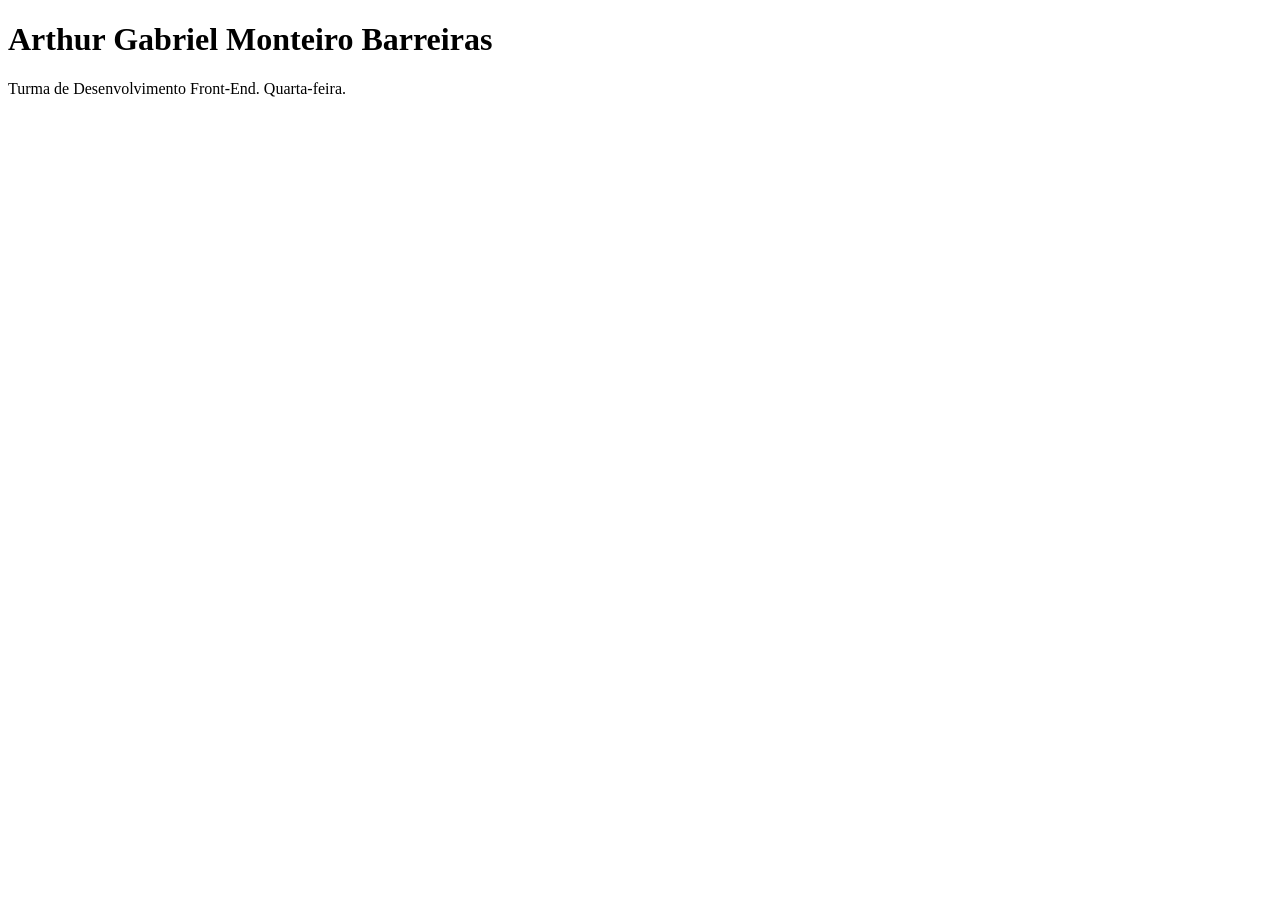
==== index.html @ dccff5f9 "Add files via upload" ====
<!DOCTYPE html>
<html lang="pt-BR">
<head>
    <meta charset="UTF-8">
    <meta name="viewport" content="width=device-width, initial-scale=1.0">
    <title>Meu Perfil</title>
</head>
<body>

    <h1>Arthur Gabriel Monteiro Barreiras</h1>
    <p>Turma de Desenvolvimento Front-End. Quarta-feira.</p>

</body>
</html>
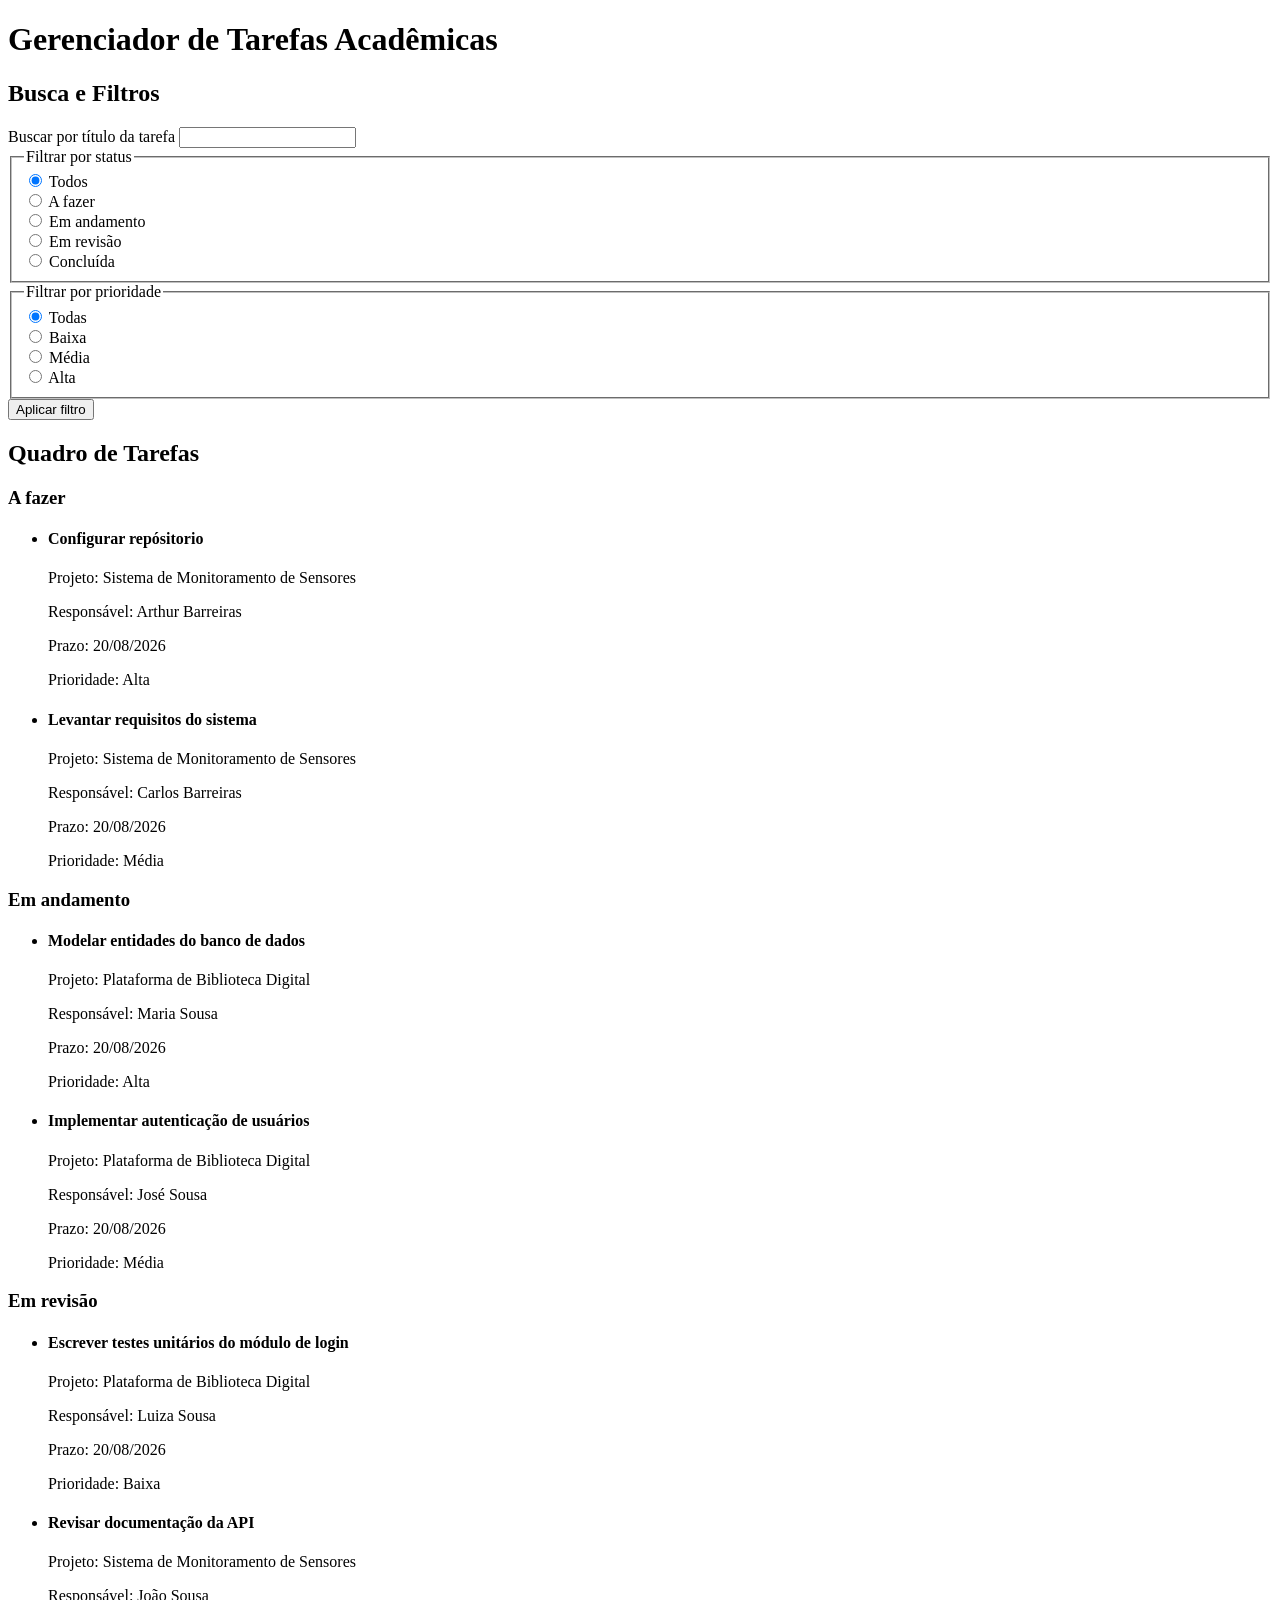
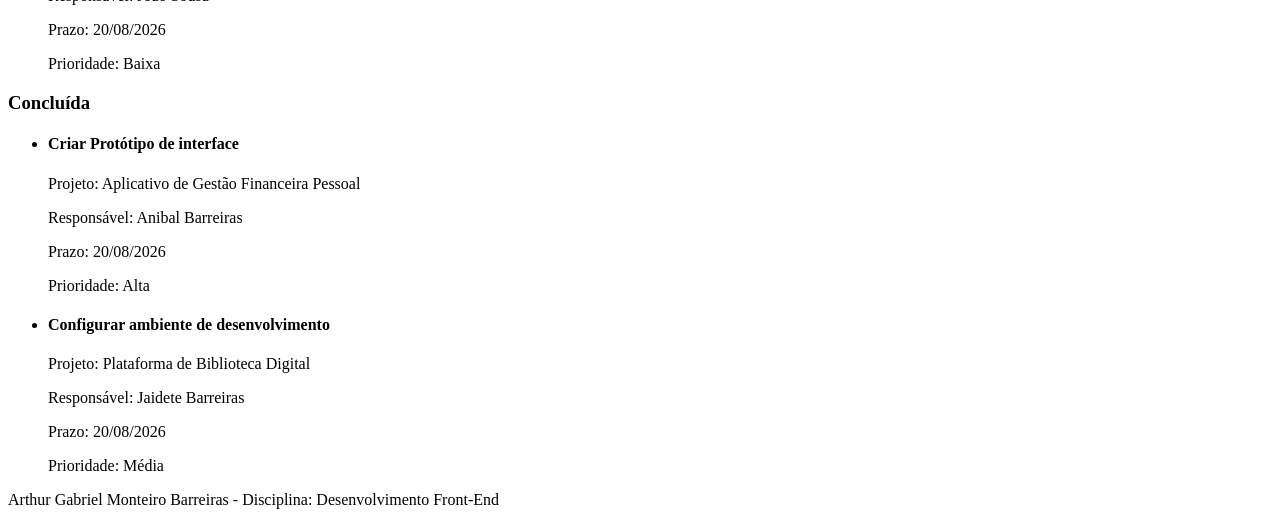
==== commit 1c434351: "Add files via upload" ====
--- a/index.html
+++ b/index.html
@@ -3,12 +3,174 @@
 <head>
     <meta charset="UTF-8">
     <meta name="viewport" content="width=device-width, initial-scale=1.0">
-    <title>Meu Perfil</title>
+    <title>Gerenciador de Tarefas Acadêmicas - Quadro de Projetos</title>
 </head>
 <body>
+    <header>
+        <h1>Gerenciador de Tarefas Acadêmicas</h1>
+    </header>
+    <main>
+        <section aria-labelledby="titulo-busca-filtros">
+            <h2 id="titulo-busca-filtros">Busca e Filtros</h2>
 
-    <h1>Arthur Gabriel Monteiro Barreiras</h1>
-    <p>Turma de Desenvolvimento Front-End. Quarta-feira.</p>
+            <form action="#" method="get">
+                <div>
+                    <label for="busca-titulo">Buscar por título da tarefa</label>
+                    <input type="search" id="busca-titulo" name="busca-titulo">
+                </div>
 
+                <fieldset>
+                    <legend>Filtrar por status</legend>
+
+                    <div>
+                        <input type="radio" id="status-todos" name="filtro-status" value="todos" checked>
+                        <label for="status-todos">Todos</label>
+                    </div>
+                    <div>
+                        <input type="radio" id="status-a-fazer" name="filtro-status" value="a-fazer">
+                        <label for="status-a-fazer">A fazer</label>
+                    </div>
+                    <div>
+                        <input type="radio" id="status-em-andamento" name="filtro-status" value="em-andamento">
+                        <label for="status-em-andamento">Em andamento</label>
+                    </div>
+                    <div>
+                        <input type="radio" id="status-em-revisao" name="filtro-status" value="em-revisao">
+                        <label for="em-revisao">Em revisão</label>
+                    </div>
+                    <div>
+                        <input type="radio" id="status-concluida" name="filtro-status" value="concluida">
+                        <label for="concluida">Concluída</label>
+                    </div>
+                </fieldset>
+
+                <fieldset>
+                    <legend>Filtrar por prioridade</legend>
+
+                    <div>
+                        <input type="radio" id="prioridade-todas" name="filtro-prioridade" value="todas" checked>
+                        <label for="prioridade-todas">Todas</label>
+                    </div>
+                    <div>
+                        <input type="radio" id="prioridade-baixa" name="filtro-prioridade" value="baixa">
+                        <label for="prioridade-baixa">Baixa</label>
+                    </div>
+                    <div>
+                        <input type="radio" id="prioridade-media" name="filtro-prioridade" value="media">
+                        <label for="prioridade-media">Média</label>
+                    </div>
+                    <div>
+                        <input type="radio" id="prioridade-alta" name="filtro-prioridade" value="alta">
+                        <label for="prioridade-alta">Alta</label>
+                    </div>
+                </fieldset>
+
+                <button type="submit">Aplicar filtro</button>
+            </form>
+        </section>
+
+        <section aria-labelledby="titulo-quadro">
+            <h2 id="titulo-quadro">Quadro de Tarefas</h2>
+
+            <section aria-labelledby="titulo-a-fazer">
+                <h3 id="titulo-a-fazer">A fazer</h3>
+                <ul>
+                    <li>
+                        <article>
+                            <h4>Configurar repósitorio</h4>
+                            <p>Projeto: Sistema de Monitoramento de Sensores</p>
+                            <p>Responsável: Arthur Barreiras</p>
+                            <p>Prazo: 20/08/2026</p>
+                            <p>Prioridade: Alta</p>
+                        </article>
+                    </li>
+                    <li>
+                        <article>
+                            <h4>Levantar requisitos do sistema</h4>
+                            <p>Projeto: Sistema de Monitoramento de Sensores</p>
+                            <p>Responsável: Carlos Barreiras</p>
+                            <p>Prazo: 20/08/2026</p>
+                            <p>Prioridade: Média</p>
+                        </article>
+                    </li>
+                </ul>
+            </section>
+            <section aria-labelledby="titulo-em-andamento">
+                <h3 id="titulo-em-andamento">Em andamento</h3>
+                <ul>
+                    <li>
+                        <article>
+                            <h4>Modelar entidades do banco de dados</h4>
+                            <p>Projeto: Plataforma de Biblioteca Digital</p>
+                            <p>Responsável: Maria Sousa</p>
+                            <p>Prazo: 20/08/2026</p>
+                            <p>Prioridade: Alta</p>
+                        </article>
+                    </li>
+                    <li>
+                        <article>
+                            <h4>Implementar autenticação de usuários</h4>
+                            <p>Projeto: Plataforma de Biblioteca Digital</p>
+                            <p>Responsável: José Sousa</p>
+                            <p>Prazo: 20/08/2026</p>
+                            <p>Prioridade: Média</p>
+                        </article>
+                    </li>
+                </ul>
+            </section>
+
+            <section aria-labelledby="titulo-em-revisao">
+                <h3 id="titulo-em-revisao">Em revisão</h3>
+                <ul>
+                    <li>
+                        <article>
+                            <h4>Escrever testes unitários do módulo de login</h4>
+                            <p>Projeto: Plataforma de Biblioteca Digital</p>
+                            <p>Responsável: Luiza Sousa</p>
+                            <p>Prazo: 20/08/2026</p>
+                            <p>Prioridade: Baixa</p>
+                        </article>
+                    </li>
+                    <li>
+                        <article>
+                            <h4>Revisar documentação da API</h4>
+                            <p>Projeto: Sistema de Monitoramento de Sensores</p>
+                            <p>Responsável: João Sousa</p>
+                            <p>Prazo: 20/08/2026</p>
+                            <p>Prioridade: Baixa</p>
+                        </article>
+                    </li>
+                </ul>
+            </section>
+
+            <section aria-labelledby="titulo-concluida">
+                <h3 id="titulo-concluida">Concluída</h3>
+                <ul>
+                    <li>
+                        <article>
+                            <h4>Criar Protótipo de interface</h4>
+                            <p>Projeto: Aplicativo de Gestão Financeira Pessoal</p>
+                            <p>Responsável: Anibal Barreiras</p>
+                            <p>Prazo: 20/08/2026</p>
+                            <p>Prioridade: Alta</p>
+                        </article>
+                    </li>
+                    <li>
+                        <article>
+                            <h4>Configurar ambiente de desenvolvimento</h4>
+                            <p>Projeto: Plataforma de Biblioteca Digital</p>
+                            <p>Responsável: Jaidete Barreiras</p>
+                            <p>Prazo: 20/08/2026</p>
+                            <p>Prioridade: Média</p>
+                        </article>
+                    </li>
+                </ul>
+            </section>
+        </section>
+    </main>
+
+    <footer>
+        <p>Arthur Gabriel Monteiro Barreiras - Disciplina: Desenvolvimento Front-End</p>
+    </footer>
 </body>
 </html>
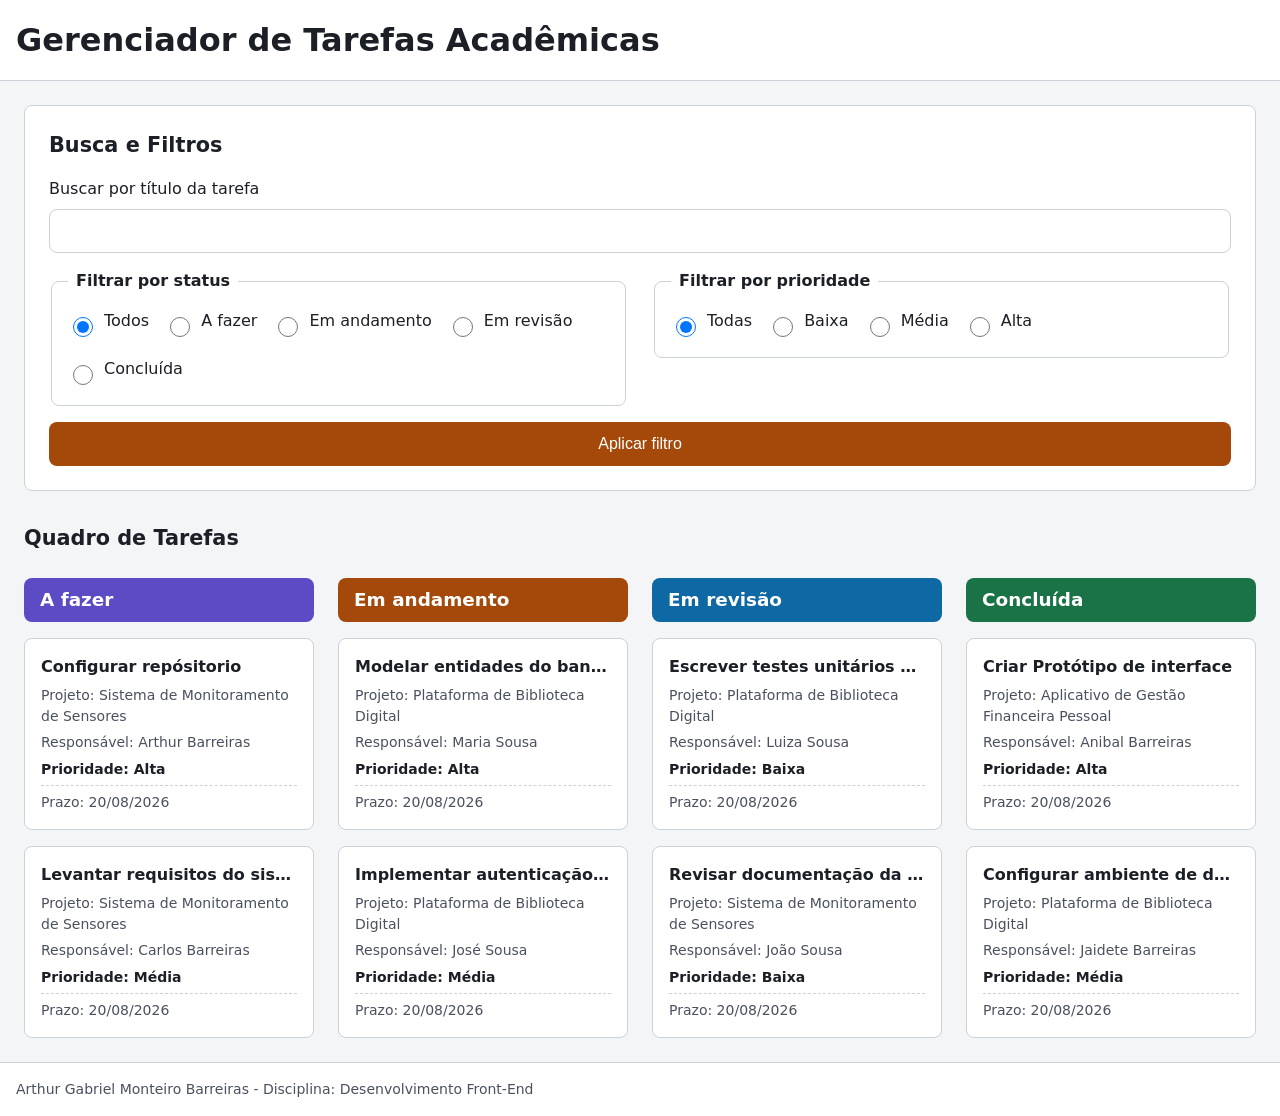
==== commit 96b99a34: "Add files via upload" ====
--- a/index.html
+++ b/index.html
@@ -4,6 +4,7 @@
     <meta charset="UTF-8">
     <meta name="viewport" content="width=device-width, initial-scale=1.0">
     <title>Gerenciador de Tarefas Acadêmicas - Quadro de Projetos</title>
+    <link rel="stylesheet" href="styles.css">
 </head>
 <body>
     <header>
--- a/styles.css
+++ b/styles.css
@@ -0,0 +1,261 @@
+:root {
+  --cor-superficie: #ffffff;
+  --cor-superficie-alt: #f4f5f7;
+  --cor-texto: #1c1f26;
+  --cor-texto-suave: #4b5060;
+  --cor-borda: #ccd1d9;
+
+  --cor-status-a-fazer: #5b4bc4;
+  --cor-status-em-andamento: #a5490a;
+  --cor-status-em-revisao: #0d68a3;
+  --cor-status-concluida: #1a7346;
+
+  --espaco-1: 0.5rem;
+  --espaco-2: 1rem;
+  --espaco-3: 1.5rem;
+  --espaco-4: 2rem;
+
+  --raio-borda: 0.5rem;
+}
+
+*,
+*::before,
+*::after {
+  box-sizing: border-box;
+}
+
+body {
+  margin: 0;
+  font-family: system-ui, "Segoe UI", Roboto, sans-serif;
+  font-size: 1rem;
+  line-height: 1.5;
+  color: var(--cor-texto);
+  background-color: var(--cor-superficie-alt);
+}
+
+h1, h2, h3, h4, p {
+  margin: 0;
+}
+
+ul {
+  margin: 0;
+  padding: 0;
+  list-style: none;
+}
+
+:focus-visible {
+  outline: 3px solid var(--cor-status-em-revisao);
+  outline-offset: 2px;
+}
+
+header,
+footer {
+  padding: var(--espaco-2);
+  background-color: var(--cor-superficie);
+}
+
+header {
+  border-bottom: 1px solid var(--cor-borda);
+}
+
+footer {
+  border-top: 1px solid var(--cor-borda);
+  color: var(--cor-texto-suave);
+  font-size: 0.875rem;
+}
+
+header h1 {
+  font-size: clamp(1.25rem, 1rem + 2vw, 2rem);
+}
+
+main {
+  padding: var(--espaco-3);
+  display: flex;
+  flex-direction: column;
+  gap: var(--espaco-4);
+}
+
+section[aria-labelledby="titulo-busca-filtros"] {
+  background-color: var(--cor-superficie);
+  border: 1px solid var(--cor-borda);
+  border-radius: var(--raio-borda);
+  padding: var(--espaco-3);
+}
+
+section[aria-labelledby="titulo-busca-filtros"] h2 {
+  font-size: clamp(1.1rem, 1rem + 0.5vw, 1.3rem);
+  margin-bottom: var(--espaco-2);
+}
+
+section[aria-labelledby="titulo-busca-filtros"] form {
+  display: flex;
+  flex-direction: column;
+  gap: var(--espaco-3);
+}
+
+section[aria-labelledby="titulo-busca-filtros"] label {
+  display: block;
+  margin-bottom: var(--espaco-1);
+}
+
+#busca-titulo {
+  width: 100%;
+  font-size: 1rem;
+  padding: var(--espaco-1) var(--espaco-2);
+  border: 1px solid var(--cor-borda);
+  border-radius: var(--raio-borda);
+  min-height: 2.75rem;
+}
+
+fieldset {
+  border: 1px solid var(--cor-borda);
+  border-radius: var(--raio-borda);
+  padding: var(--espaco-2);
+  display: flex;
+  flex-wrap: wrap;
+  gap: var(--espaco-2);
+}
+
+legend {
+  padding: 0 var(--espaco-1);
+  font-weight: 600;
+}
+
+fieldset div {
+  display: flex;
+  align-items: center;
+  gap: var(--espaco-1);
+  min-height: 1.5rem;
+}
+
+fieldset input[type="radio"] {
+  width: 1.25rem;
+  height: 1.25rem;
+}
+
+button[type="submit"] {
+  align-self: flex-start;
+  font-size: 1rem;
+  padding: var(--espaco-1) var(--espaco-3);
+  min-height: 2.75rem;
+  border: none;
+  border-radius: var(--raio-borda);
+  background-color: var(--cor-status-em-andamento);
+  color: #ffffff;
+  cursor: pointer;
+}
+
+@media (min-width: 37.5em) {
+  section[aria-labelledby="titulo-busca-filtros"] form {
+    display: grid;
+    grid-template-columns: 1fr 1fr;
+    gap: var(--espaco-2) var(--espaco-3);
+    align-items: start;
+  }
+
+  section[aria-labelledby="titulo-busca-filtros"] form > div:first-child {
+    grid-column: 1 / -1;
+  }
+
+  button[type="submit"] {
+    grid-column: 1 / -1;
+  }
+}
+
+section[aria-labelledby="titulo-quadro"] {
+  display: grid;
+  grid-template-columns: 1fr;
+  gap: var(--espaco-3);
+}
+
+section[aria-labelledby="titulo-quadro"] > h2 {
+  grid-column: 1 / -1;
+  font-size: clamp(1.1rem, 1rem + 0.5vw, 1.3rem);
+}
+
+@media (min-width: 37.5em) {
+  section[aria-labelledby="titulo-quadro"] {
+    grid-template-columns: repeat(2, 1fr);
+  }
+}
+
+@media (min-width: 56.25em) {
+  section[aria-labelledby="titulo-quadro"] {
+    grid-template-columns: repeat(3, 1fr);
+  }
+}
+
+@media (min-width: 75em) {
+  section[aria-labelledby="titulo-quadro"] {
+    grid-template-columns: repeat(4, 1fr);
+  }
+}
+
+section[aria-labelledby="titulo-quadro"] section {
+  display: flex;
+  flex-direction: column;
+  gap: var(--espaco-2);
+  min-width: 0;
+}
+
+section[aria-labelledby="titulo-quadro"] h3 {
+  color: #ffffff;
+  padding: var(--espaco-1) var(--espaco-2);
+  border-radius: var(--raio-borda);
+  font-size: clamp(1rem, 0.9rem + 0.5vw, 1.15rem);
+}
+
+section[aria-labelledby="titulo-a-fazer"] h3       { background-color: var(--cor-status-a-fazer); }
+section[aria-labelledby="titulo-em-andamento"] h3  { background-color: var(--cor-status-em-andamento); }
+section[aria-labelledby="titulo-em-revisao"] h3    { background-color: var(--cor-status-em-revisao); }
+section[aria-labelledby="titulo-concluida"] h3     { background-color: var(--cor-status-concluida); }
+
+section[aria-labelledby="titulo-quadro"] ul {
+  display: flex;
+  flex-direction: column;
+  gap: var(--espaco-2);
+  min-width: 0;
+}
+
+section[aria-labelledby="titulo-quadro"] li {
+  min-width: 0;
+}
+
+article {
+  display: flex;
+  flex-direction: column;
+  gap: 0.35rem;
+  background-color: var(--cor-superficie);
+  border: 1px solid var(--cor-borda);
+  border-radius: var(--raio-borda);
+  padding: var(--espaco-2);
+  min-width: 0;
+}
+
+article h4 {
+  flex: 1 1 auto;
+  min-width: 0;
+  white-space: nowrap;
+  overflow: hidden;
+  text-overflow: ellipsis;
+  font-size: 1rem;
+  font-weight: 600;
+}
+
+article p {
+  font-size: 0.875rem;
+  color: var(--cor-texto-suave);
+}
+
+article p:nth-of-type(4) {
+  order: 4;
+  font-weight: 600;
+  color: var(--cor-texto);
+}
+
+article p:nth-of-type(3) {
+  order: 5;
+  margin-top: auto;
+  padding-top: 0.35rem;
+  border-top: 1px dashed var(--cor-borda);
+}
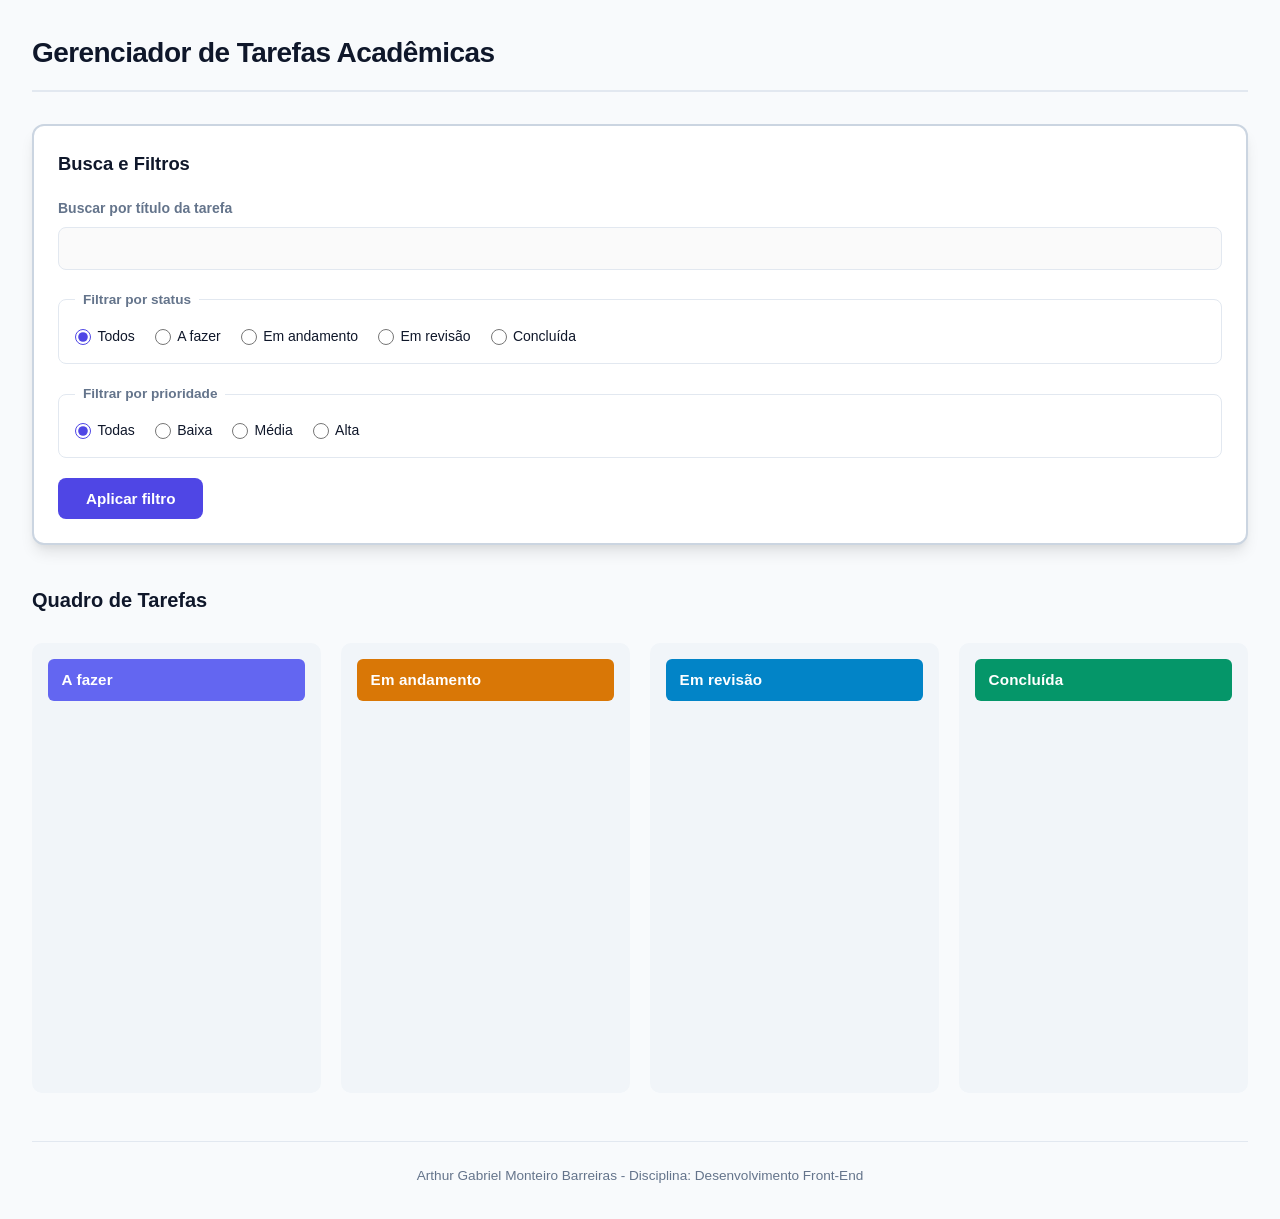
==== commit 19751b0c: "Add files via upload" ====
--- a/index.html
+++ b/index.html
@@ -4,12 +4,15 @@
     <meta charset="UTF-8">
     <meta name="viewport" content="width=device-width, initial-scale=1.0">
     <title>Gerenciador de Tarefas Acadêmicas - Quadro de Projetos</title>
-    <link rel="stylesheet" href="styles.css">
+    <link rel="stylesheet" href="style.css">
 </head>
 <body>
     <header>
         <h1>Gerenciador de Tarefas Acadêmicas</h1>
     </header>
+
+    <p data-estado role="status" aria-live="polite"></p>
+
     <main>
         <section aria-labelledby="titulo-busca-filtros">
             <h2 id="titulo-busca-filtros">Busca e Filtros</h2>
@@ -19,7 +22,7 @@
                     <label for="busca-titulo">Buscar por título da tarefa</label>
                     <input type="search" id="busca-titulo" name="busca-titulo">
                 </div>
-
+                
                 <fieldset>
                     <legend>Filtrar por status</legend>
 
@@ -37,11 +40,11 @@
                     </div>
                     <div>
                         <input type="radio" id="status-em-revisao" name="filtro-status" value="em-revisao">
-                        <label for="em-revisao">Em revisão</label>
+                        <label for="status-em-revisao">Em revisão</label>
                     </div>
                     <div>
                         <input type="radio" id="status-concluida" name="filtro-status" value="concluida">
-                        <label for="concluida">Concluída</label>
+                        <label for="status-concluida">Concluída</label>
                     </div>
                 </fieldset>
 
@@ -70,102 +73,27 @@
             </form>
         </section>
 
-        <section aria-labelledby="titulo-quadro">
+        <section aria-labelledby="titulo-quadro" data-quadro>
             <h2 id="titulo-quadro">Quadro de Tarefas</h2>
 
             <section aria-labelledby="titulo-a-fazer">
                 <h3 id="titulo-a-fazer">A fazer</h3>
-                <ul>
-                    <li>
-                        <article>
-                            <h4>Configurar repósitorio</h4>
-                            <p>Projeto: Sistema de Monitoramento de Sensores</p>
-                            <p>Responsável: Arthur Barreiras</p>
-                            <p>Prazo: 20/08/2026</p>
-                            <p>Prioridade: Alta</p>
-                        </article>
-                    </li>
-                    <li>
-                        <article>
-                            <h4>Levantar requisitos do sistema</h4>
-                            <p>Projeto: Sistema de Monitoramento de Sensores</p>
-                            <p>Responsável: Carlos Barreiras</p>
-                            <p>Prazo: 20/08/2026</p>
-                            <p>Prioridade: Média</p>
-                        </article>
-                    </li>
-                </ul>
+                <ul data-lista-status="a-fazer"></ul>
             </section>
+
             <section aria-labelledby="titulo-em-andamento">
                 <h3 id="titulo-em-andamento">Em andamento</h3>
-                <ul>
-                    <li>
-                        <article>
-                            <h4>Modelar entidades do banco de dados</h4>
-                            <p>Projeto: Plataforma de Biblioteca Digital</p>
-                            <p>Responsável: Maria Sousa</p>
-                            <p>Prazo: 20/08/2026</p>
-                            <p>Prioridade: Alta</p>
-                        </article>
-                    </li>
-                    <li>
-                        <article>
-                            <h4>Implementar autenticação de usuários</h4>
-                            <p>Projeto: Plataforma de Biblioteca Digital</p>
-                            <p>Responsável: José Sousa</p>
-                            <p>Prazo: 20/08/2026</p>
-                            <p>Prioridade: Média</p>
-                        </article>
-                    </li>
-                </ul>
+                <ul data-lista-status="em-andamento"></ul>
             </section>
 
             <section aria-labelledby="titulo-em-revisao">
                 <h3 id="titulo-em-revisao">Em revisão</h3>
-                <ul>
-                    <li>
-                        <article>
-                            <h4>Escrever testes unitários do módulo de login</h4>
-                            <p>Projeto: Plataforma de Biblioteca Digital</p>
-                            <p>Responsável: Luiza Sousa</p>
-                            <p>Prazo: 20/08/2026</p>
-                            <p>Prioridade: Baixa</p>
-                        </article>
-                    </li>
-                    <li>
-                        <article>
-                            <h4>Revisar documentação da API</h4>
-                            <p>Projeto: Sistema de Monitoramento de Sensores</p>
-                            <p>Responsável: João Sousa</p>
-                            <p>Prazo: 20/08/2026</p>
-                            <p>Prioridade: Baixa</p>
-                        </article>
-                    </li>
-                </ul>
+                <ul data-lista-status="em-revisao"></ul>
             </section>
 
             <section aria-labelledby="titulo-concluida">
                 <h3 id="titulo-concluida">Concluída</h3>
-                <ul>
-                    <li>
-                        <article>
-                            <h4>Criar Protótipo de interface</h4>
-                            <p>Projeto: Aplicativo de Gestão Financeira Pessoal</p>
-                            <p>Responsável: Anibal Barreiras</p>
-                            <p>Prazo: 20/08/2026</p>
-                            <p>Prioridade: Alta</p>
-                        </article>
-                    </li>
-                    <li>
-                        <article>
-                            <h4>Configurar ambiente de desenvolvimento</h4>
-                            <p>Projeto: Plataforma de Biblioteca Digital</p>
-                            <p>Responsável: Jaidete Barreiras</p>
-                            <p>Prazo: 20/08/2026</p>
-                            <p>Prioridade: Média</p>
-                        </article>
-                    </li>
-                </ul>
+                <ul data-lista-status="concluida"></ul>
             </section>
         </section>
     </main>
@@ -173,5 +101,7 @@
     <footer>
         <p>Arthur Gabriel Monteiro Barreiras - Disciplina: Desenvolvimento Front-End</p>
     </footer>
+
+    <script type="module" src="js/app.js"></script>
 </body>
-</html>+</html>
--- a/style.css
+++ b/style.css
@@ -0,0 +1,345 @@
+/* ==========================================================================
+   Configurações Globais e Variáveis de Cor
+   ========================================================================== */
+:root {
+  --bg-main: #f8fafc;
+  --bg-card: #ffffff;
+  --bg-column: #f1f5f9;
+  
+  --text-primary: #0f172a;
+  --text-secondary: #64748b;
+  --border-color: #e2e8f0;
+  
+  --primary-color: #4f46e5;
+  --primary-hover: #4338ca;
+
+  /* Cores dos Status do Quadro */
+  --status-todo: #6366f1;
+  --status-in-progress: #d97706;
+  --status-review: #0284c7;
+  --status-done: #059669;
+}
+
+* {
+  box-sizing: border-box;
+  margin: 0;
+  padding: 0;
+}
+
+body {
+  font-family: 'Inter', -apple-system, BlinkMacSystemFont, "Segoe UI", Roboto, sans-serif;
+  background-color: var(--bg-main);
+  color: var(--text-primary);
+  line-height: 1.5;
+  padding: 2rem;
+  max-width: 1400px;
+  margin: 0 auto;
+}
+
+/* ==========================================================================
+   Cabeçalho
+   ========================================================================== */
+header {
+  margin-bottom: 2rem;
+  padding-bottom: 1rem;
+  border-bottom: 2px solid var(--border-color);
+}
+
+header h1 {
+  font-size: 1.75rem;
+  font-weight: 700;
+  color: var(--text-primary);
+  letter-spacing: -0.02em;
+}
+
+/* ==========================================================================
+   Seção de Busca e Filtros
+   ========================================================================== */
+main section[aria-labelledby="titulo-busca-filtros"] {
+  background: var(--bg-card);
+  padding: 1.5rem;
+  border-radius: 12px;
+  border: 2px solid #cbd5e1;
+  box-shadow: 0 10px 15px -3px rgba(0, 0, 0, 0.1), 0 4px 6px -2px rgba(0, 0, 0, 0.05);
+  margin-bottom: 2.5rem;
+}
+
+main section[aria-labelledby="titulo-busca-filtros"] h2 {
+  font-size: 1.15rem;
+  font-weight: 600;
+  margin-bottom: 1.25rem;
+}
+
+form {
+  display: flex;
+  flex-direction: column;
+  gap: 1.25rem;
+}
+
+form > div {
+  display: flex;
+  flex-direction: column;
+  gap: 0.5rem;
+}
+
+label {
+  font-size: 0.875rem;
+  font-weight: 600;
+  color: var(--text-secondary);
+}
+
+input[type="search"] {
+  width: 100%;
+  padding: 0.75rem 1rem;
+  border: 1px solid var(--border-color);
+  border-radius: 8px;
+  font-size: 0.95rem;
+  outline: none;
+  transition: border-color 0.2s, box-shadow 0.2s;
+  background-color: #fafafa;
+}
+
+input[type="search"]:focus {
+  border-color: var(--primary-color);
+  background-color: #ffffff;
+  box-shadow: 0 0 0 3px rgba(79, 70, 229, 0.15);
+}
+
+/* Fieldsets e Radio Buttons */
+fieldset {
+  border: 1px solid var(--border-color);
+  border-radius: 8px;
+  padding: 1rem;
+  display: flex;
+  flex-wrap: wrap;
+  gap: 1.25rem;
+  align-items: center;
+}
+
+legend {
+  padding: 0 0.5rem;
+  font-size: 0.85rem;
+  font-weight: 600;
+  color: var(--text-secondary);
+}
+
+fieldset > div {
+  display: flex;
+  align-items: center;
+  gap: 0.4rem;
+}
+
+input[type="radio"] {
+  accent-color: var(--primary-color);
+  width: 16px;
+  height: 16px;
+  cursor: pointer;
+}
+
+fieldset label {
+  font-weight: 400;
+  cursor: pointer;
+  color: var(--text-primary);
+}
+
+/* Botão de Ação */
+button[type="submit"] {
+  background-color: var(--primary-color);
+  color: white;
+  border: none;
+  padding: 0.75rem 1.75rem;
+  border-radius: 8px;
+  font-size: 0.95rem;
+  font-weight: 600;
+  cursor: pointer;
+  transition: background-color 0.2s, transform 0.1s;
+  align-self: flex-start;
+}
+
+button[type="submit"]:hover {
+  background-color: var(--primary-hover);
+}
+
+button[type="submit"]:active {
+  transform: scale(0.98);
+}
+
+/* ==========================================================================
+   Quadro de Tarefas (Grid Kanban)
+   ========================================================================== */
+main section[aria-labelledby="titulo-quadro"] {
+  display: grid;
+  grid-template-columns: repeat(4, 1fr);
+  gap: 1.25rem;
+  align-items: start;
+}
+
+main section[aria-labelledby="titulo-quadro"] > h2 {
+  grid-column: 1 / -1;
+  font-size: 1.25rem;
+  font-weight: 700;
+  margin-bottom: 0.5rem;
+}
+
+/* Colunas individuais */
+main section[aria-labelledby="titulo-quadro"] > section {
+  background-color: var(--bg-column);
+  border-radius: 10px;
+  padding: 1rem;
+  min-height: 450px;
+  display: flex;
+  flex-direction: column;
+  gap: 1rem;
+}
+
+/* Cabeçalhos das Colunas */
+main section[aria-labelledby="titulo-quadro"] h3 {
+  font-size: 0.95rem;
+  font-weight: 700;
+  padding: 0.6rem 0.85rem;
+  border-radius: 6px;
+  color: white;
+  letter-spacing: 0.01em;
+}
+
+section[aria-labelledby="titulo-a-fazer"] h3 { background-color: var(--status-todo); }
+section[aria-labelledby="titulo-em-andamento"] h3 { background-color: var(--status-in-progress); }
+section[aria-labelledby="titulo-em-revisao"] h3 { background-color: var(--status-review); }
+section[aria-labelledby="titulo-concluida"] h3 { background-color: var(--status-done); }
+
+/* Listas e Cartões de Tarefa */
+ul {
+  list-style: none;
+  display: flex;
+  flex-direction: column;
+  gap: 0.85rem;
+}
+
+article {
+  background: var(--bg-card);
+  padding: 1rem;
+  border-radius: 8px;
+  border: 1px solid var(--border-color);
+  box-shadow: 0 1px 3px rgba(0, 0, 0, 0.04);
+  transition: transform 0.2s ease, box-shadow 0.2s ease;
+  display: flex;
+  flex-direction: column;
+  gap: 0.4rem;
+}
+
+article:hover {
+  transform: translateY(-2px);
+  box-shadow: 0 4px 12px rgba(0, 0, 0, 0.08);
+}
+
+article h4 {
+  font-size: 0.95rem;
+  font-weight: 600;
+  color: var(--text-primary);
+  line-height: 1.35;
+  margin-bottom: 0.25rem;
+}
+
+article p {
+  font-size: 0.825rem;
+  color: var(--text-secondary);
+}
+
+article p:last-child {
+  font-weight: 600;
+  color: var(--text-primary);
+  margin-top: 0.25rem;
+}
+
+/* ==========================================================================
+   Rodapé e Responsividade
+   ========================================================================== */
+footer {
+  margin-top: 3rem;
+  padding-top: 1.5rem;
+  border-top: 1px solid var(--border-color);
+  text-align: center;
+  font-size: 0.85rem;
+  color: var(--text-secondary);
+}
+
+@media (max-width: 1024px) {
+  main section[aria-labelledby="titulo-quadro"] {
+    grid-template-columns: repeat(2, 1fr);
+  }
+}
+
+@media (max-width: 640px) {
+  body { padding: 1rem; }
+  main section[aria-labelledby="titulo-quadro"] {
+    grid-template-columns: 1fr;
+  }
+}
+
+/* Estilo base da caixinha (Badge) */
+.prioridade {
+  display: inline-block;
+  padding: 0.25rem 0.65rem;
+  font-size: 0.75rem;
+  font-weight: 700;
+  border-radius: 20px;
+  margin-top: 0.5rem;
+  width: fit-content;
+}
+
+/* Cores específicas por nível de prioridade */
+.prioridade.baixa {
+  background-color: #e0f2fe;
+  color: #0369a1;
+  border: 1px solid #bae6fd;
+}
+
+.prioridade.media {
+  background-color: #fef3c7;
+  color: #b45309;
+  border: 1px solid #fde68a;
+}
+
+.prioridade.alta {
+  background-color: #fee2e2;
+  color: #b91c1c;
+  border: 1px solid #fca5a5;
+}
+
+/* ==========================================================================
+   E3 — região de status, coluna vazia e botão de detalhes
+   ========================================================================== */
+[data-estado] {
+  max-width: 1400px;
+  margin: 0 auto 1.5rem auto;
+  font-size: 0.9rem;
+  color: var(--text-secondary);
+}
+
+.coluna-vazia {
+  list-style: none;
+  padding: 1rem;
+  text-align: center;
+  font-size: 0.85rem;
+  color: var(--text-secondary);
+  border: 1px dashed var(--border-color);
+  border-radius: 8px;
+}
+
+article button[data-acao="ver-detalhes"] {
+  align-self: flex-start;
+  margin-top: 0.4rem;
+  padding: 0.4rem 0.85rem;
+  font-size: 0.8rem;
+  font-weight: 600;
+  border: 1px solid var(--primary-color);
+  border-radius: 6px;
+  background-color: transparent;
+  color: var(--primary-color);
+  cursor: pointer;
+}
+
+article button[data-acao="ver-detalhes"]:hover {
+  background-color: var(--primary-color);
+  color: white;
+}
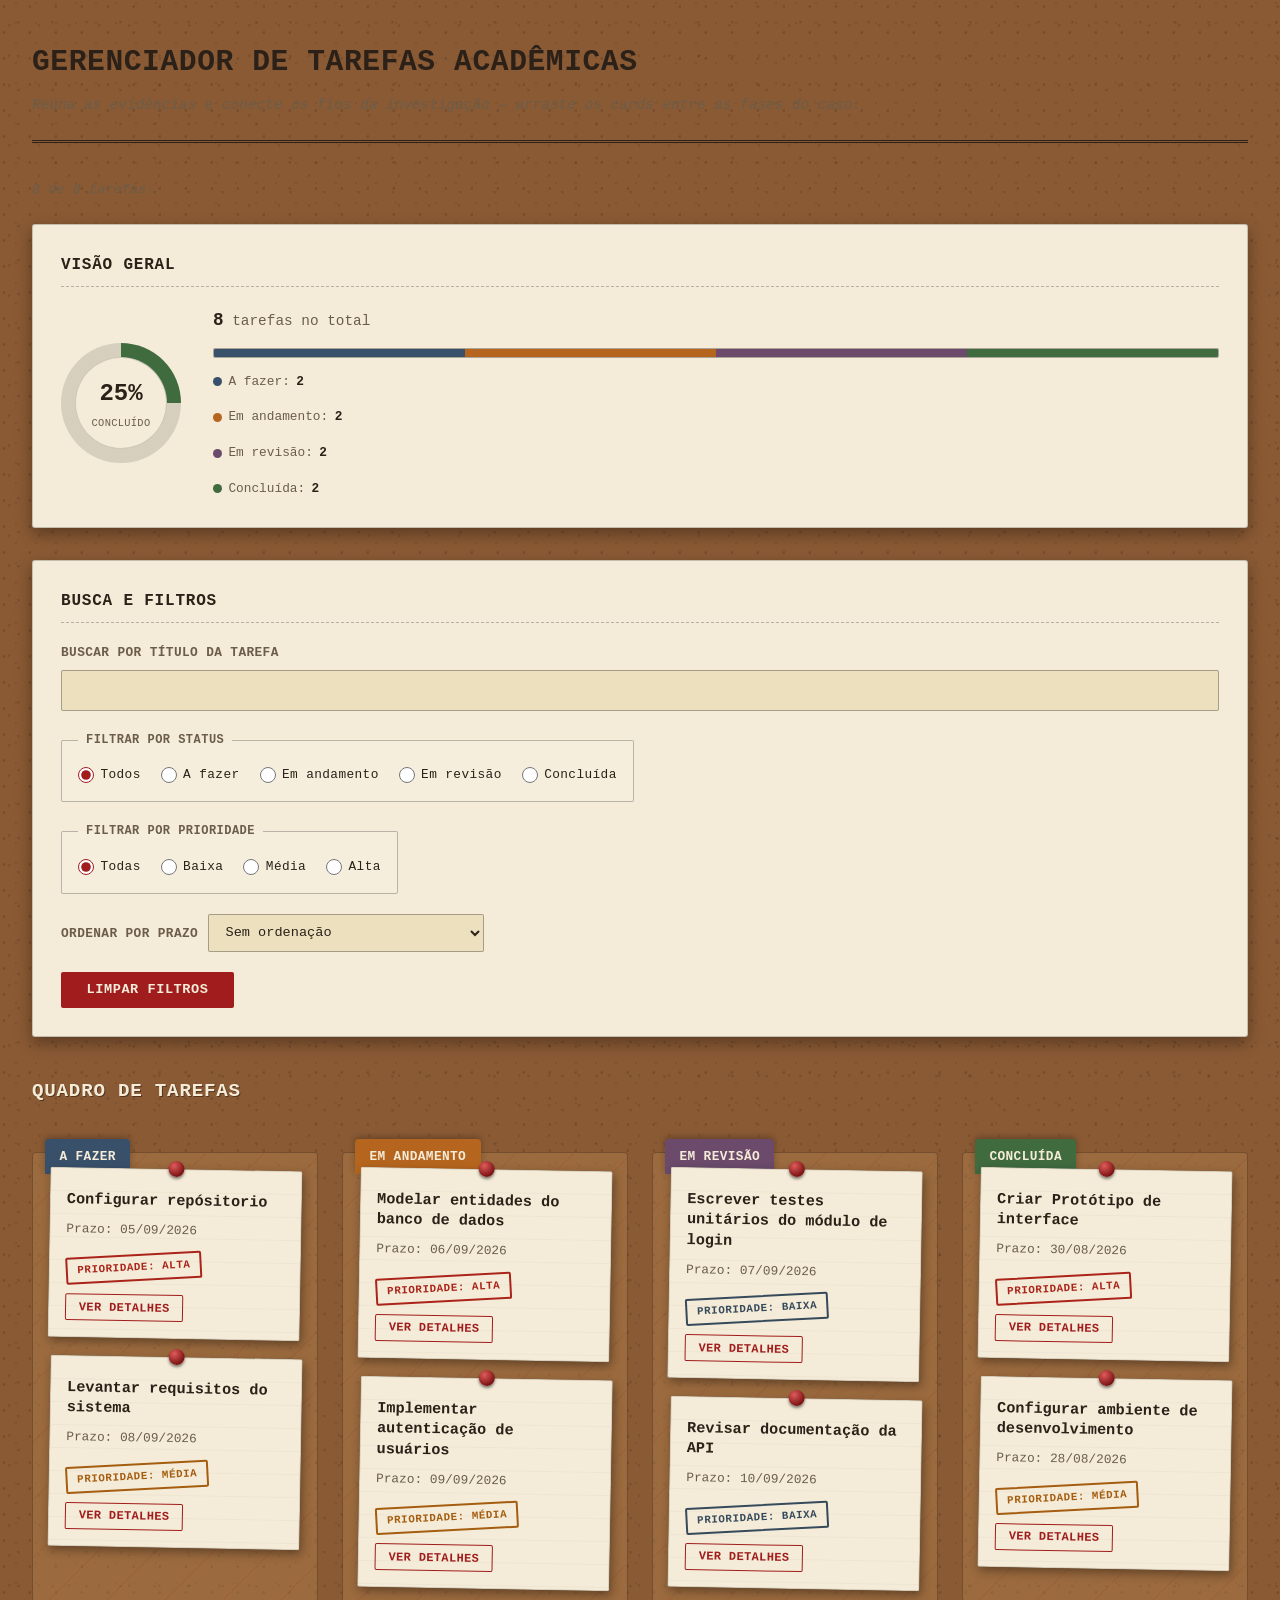
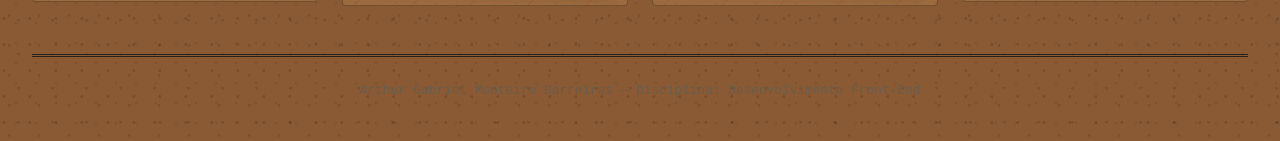
==== commit 8b2d6fcc: "Add files via upload" ====
--- a/index.html
+++ b/index.html
@@ -1,107 +1,156 @@
-<!DOCTYPE html>
-<html lang="pt-BR">
-<head>
-    <meta charset="UTF-8">
-    <meta name="viewport" content="width=device-width, initial-scale=1.0">
-    <title>Gerenciador de Tarefas Acadêmicas - Quadro de Projetos</title>
-    <link rel="stylesheet" href="style.css">
-</head>
-<body>
-    <header>
-        <h1>Gerenciador de Tarefas Acadêmicas</h1>
-    </header>
-
-    <p data-estado role="status" aria-live="polite"></p>
-
-    <main>
-        <section aria-labelledby="titulo-busca-filtros">
-            <h2 id="titulo-busca-filtros">Busca e Filtros</h2>
-
-            <form action="#" method="get">
-                <div>
-                    <label for="busca-titulo">Buscar por título da tarefa</label>
-                    <input type="search" id="busca-titulo" name="busca-titulo">
-                </div>
-                
-                <fieldset>
-                    <legend>Filtrar por status</legend>
-
-                    <div>
-                        <input type="radio" id="status-todos" name="filtro-status" value="todos" checked>
-                        <label for="status-todos">Todos</label>
-                    </div>
-                    <div>
-                        <input type="radio" id="status-a-fazer" name="filtro-status" value="a-fazer">
-                        <label for="status-a-fazer">A fazer</label>
-                    </div>
-                    <div>
-                        <input type="radio" id="status-em-andamento" name="filtro-status" value="em-andamento">
-                        <label for="status-em-andamento">Em andamento</label>
-                    </div>
-                    <div>
-                        <input type="radio" id="status-em-revisao" name="filtro-status" value="em-revisao">
-                        <label for="status-em-revisao">Em revisão</label>
-                    </div>
-                    <div>
-                        <input type="radio" id="status-concluida" name="filtro-status" value="concluida">
-                        <label for="status-concluida">Concluída</label>
-                    </div>
-                </fieldset>
-
-                <fieldset>
-                    <legend>Filtrar por prioridade</legend>
-
-                    <div>
-                        <input type="radio" id="prioridade-todas" name="filtro-prioridade" value="todas" checked>
-                        <label for="prioridade-todas">Todas</label>
-                    </div>
-                    <div>
-                        <input type="radio" id="prioridade-baixa" name="filtro-prioridade" value="baixa">
-                        <label for="prioridade-baixa">Baixa</label>
-                    </div>
-                    <div>
-                        <input type="radio" id="prioridade-media" name="filtro-prioridade" value="media">
-                        <label for="prioridade-media">Média</label>
-                    </div>
-                    <div>
-                        <input type="radio" id="prioridade-alta" name="filtro-prioridade" value="alta">
-                        <label for="prioridade-alta">Alta</label>
-                    </div>
-                </fieldset>
-
-                <button type="submit">Aplicar filtro</button>
-            </form>
-        </section>
-
-        <section aria-labelledby="titulo-quadro" data-quadro>
-            <h2 id="titulo-quadro">Quadro de Tarefas</h2>
-
-            <section aria-labelledby="titulo-a-fazer">
-                <h3 id="titulo-a-fazer">A fazer</h3>
-                <ul data-lista-status="a-fazer"></ul>
-            </section>
-
-            <section aria-labelledby="titulo-em-andamento">
-                <h3 id="titulo-em-andamento">Em andamento</h3>
-                <ul data-lista-status="em-andamento"></ul>
-            </section>
-
-            <section aria-labelledby="titulo-em-revisao">
-                <h3 id="titulo-em-revisao">Em revisão</h3>
-                <ul data-lista-status="em-revisao"></ul>
-            </section>
-
-            <section aria-labelledby="titulo-concluida">
-                <h3 id="titulo-concluida">Concluída</h3>
-                <ul data-lista-status="concluida"></ul>
-            </section>
-        </section>
-    </main>
-
-    <footer>
-        <p>Arthur Gabriel Monteiro Barreiras - Disciplina: Desenvolvimento Front-End</p>
-    </footer>
-
-    <script type="module" src="js/app.js"></script>
-</body>
-</html>
+<!DOCTYPE html>
+<html lang="pt-BR">
+<head>
+    <meta charset="UTF-8">
+    <meta name="viewport" content="width=device-width, initial-scale=1.0">
+    <title>Gerenciador de Tarefas Acadêmicas - Quadro de Projetos</title>
+    <link rel="stylesheet" href="style.css">
+</head>
+<body>
+    <header>
+        <h1>Gerenciador de Tarefas Acadêmicas</h1>
+        <p class="subtitulo">Reúna as evidências e conecte os fios da investigação — arraste os cards entre as fases do caso.</p>
+    </header>
+
+    <p data-estado role="status" aria-live="polite"></p>
+
+    <main>
+        <section aria-labelledby="titulo-metricas" class="painel-metricas">
+            <h2 id="titulo-metricas">Visão Geral</h2>
+
+            <div class="metricas-conteudo">
+                <div class="anel-progresso" data-anel-progresso>
+                    <div class="anel-centro">
+                        <span class="anel-percentual" data-anel-percentual>0%</span>
+                        <span class="anel-legenda">Concluído</span>
+                    </div>
+                </div>
+
+                <div class="metricas-detalhes">
+                    <p class="metricas-total"><strong data-metrica-total>0</strong> tarefas no total</p>
+
+                    <div class="barra-status" data-barra-status role="img" aria-label="Distribuição de tarefas por status"></div>
+
+                    <ul class="legenda-status">
+                        <li><span class="ponto" data-cor="a-fazer"></span>A fazer: <strong data-metrica-a-fazer>0</strong></li>
+                        <li><span class="ponto" data-cor="em-andamento"></span>Em andamento: <strong data-metrica-em-andamento>0</strong></li>
+                        <li><span class="ponto" data-cor="em-revisao"></span>Em revisão: <strong data-metrica-em-revisao>0</strong></li>
+                        <li><span class="ponto" data-cor="concluida"></span>Concluída: <strong data-metrica-concluida>0</strong></li>
+                    </ul>
+                </div>
+            </div>
+        </section>
+
+        <section aria-labelledby="titulo-busca-filtros">
+            <h2 id="titulo-busca-filtros">Busca e Filtros</h2>
+
+            <form action="#" method="get">
+                <div>
+                    <label for="busca-titulo">Buscar por título da tarefa</label>
+                    <input type="search" id="busca-titulo" name="busca-titulo">
+                </div>
+
+                <div class="filtros-linha">
+                    <fieldset>
+                        <legend>Filtrar por status</legend>
+
+                        <div>
+                            <input type="radio" id="status-todos" name="filtro-status" value="todos" checked>
+                            <label for="status-todos">Todos</label>
+                        </div>
+                        <div>
+                            <input type="radio" id="status-a-fazer" name="filtro-status" value="a-fazer">
+                            <label for="status-a-fazer">A fazer</label>
+                        </div>
+                        <div>
+                            <input type="radio" id="status-em-andamento" name="filtro-status" value="em-andamento">
+                            <label for="status-em-andamento">Em andamento</label>
+                        </div>
+                        <div>
+                            <input type="radio" id="status-em-revisao" name="filtro-status" value="em-revisao">
+                            <label for="status-em-revisao">Em revisão</label>
+                        </div>
+                        <div>
+                            <input type="radio" id="status-concluida" name="filtro-status" value="concluida">
+                            <label for="status-concluida">Concluída</label>
+                        </div>
+                    </fieldset>
+
+                    <fieldset>
+                        <legend>Filtrar por prioridade</legend>
+
+                        <div>
+                            <input type="radio" id="prioridade-todas" name="filtro-prioridade" value="todas" checked>
+                            <label for="prioridade-todas">Todas</label>
+                        </div>
+                        <div>
+                            <input type="radio" id="prioridade-baixa" name="filtro-prioridade" value="baixa">
+                            <label for="prioridade-baixa">Baixa</label>
+                        </div>
+                        <div>
+                            <input type="radio" id="prioridade-media" name="filtro-prioridade" value="media">
+                            <label for="prioridade-media">Média</label>
+                        </div>
+                        <div>
+                            <input type="radio" id="prioridade-alta" name="filtro-prioridade" value="alta">
+                            <label for="prioridade-alta">Alta</label>
+                        </div>
+                    </fieldset>
+
+                    <div>
+                        <label for="ordenar-prazo">Ordenar por prazo</label>
+                        <select id="ordenar-prazo" name="ordenar-prazo">
+                            <option value="nenhuma">Sem ordenação</option>
+                            <option value="prazo-asc">Prazo mais próximo primeiro</option>
+                            <option value="prazo-desc">Prazo mais distante primeiro</option>
+                        </select>
+                    </div>
+
+                    <button type="button" id="limpar-filtros">Limpar filtros</button>
+                </div>
+            </form>
+        </section>
+
+        <section aria-labelledby="titulo-quadro" data-quadro>
+            <h2 id="titulo-quadro">Quadro de Tarefas</h2>
+
+            <section aria-labelledby="titulo-a-fazer">
+                <h3 id="titulo-a-fazer">A fazer</h3>
+                <ul data-lista-status="a-fazer"></ul>
+            </section>
+
+            <section aria-labelledby="titulo-em-andamento">
+                <h3 id="titulo-em-andamento">Em andamento</h3>
+                <ul data-lista-status="em-andamento"></ul>
+            </section>
+
+            <section aria-labelledby="titulo-em-revisao">
+                <h3 id="titulo-em-revisao">Em revisão</h3>
+                <ul data-lista-status="em-revisao"></ul>
+            </section>
+
+            <section aria-labelledby="titulo-concluida">
+                <h3 id="titulo-concluida">Concluída</h3>
+                <ul data-lista-status="concluida"></ul>
+            </section>
+        </section>
+    </main>
+
+    <footer>
+        <p>Arthur Gabriel Monteiro Barreiras — Disciplina: Desenvolvimento Front-End</p>
+    </footer>
+
+    <dialog data-modal-detalhes aria-labelledby="modal-titulo">
+        <form method="dialog">
+            <h3 id="modal-titulo" data-modal-titulo></h3>
+            <p data-modal-status></p>
+            <p data-modal-prazo></p>
+            <p data-modal-prioridade></p>
+            <p data-modal-descricao></p>
+            <button type="submit">Fechar</button>
+        </form>
+    </dialog>
+
+    <script type="module" src="js/app.js"></script>
+</body>
+</html>
--- a/style.css
+++ b/style.css
@@ -1,23 +1,25 @@
 /* ==========================================================================
-   Configurações Globais e Variáveis de Cor
+   Gerenciador de Tarefas Acadêmicas — Releitura "Mural de Investigação"
+   Estética de quadro de detetive: cortiça, fichas presas com percevidos,
+   fios vermelhos, abas de pasta e carimbos. 100% CSS puro — sem libs.
    ========================================================================== */
 :root {
-  --bg-main: #f8fafc;
-  --bg-card: #ffffff;
-  --bg-column: #f1f5f9;
-  
-  --text-primary: #0f172a;
-  --text-secondary: #64748b;
-  --border-color: #e2e8f0;
-  
-  --primary-color: #4f46e5;
-  --primary-hover: #4338ca;
-
-  /* Cores dos Status do Quadro */
-  --status-todo: #6366f1;
-  --status-in-progress: #d97706;
-  --status-review: #0284c7;
-  --status-done: #059669;
+  --corcho-base: #8a5a34;
+  --papel: #f4ecd8;
+  --papel-alt: #ede0bf;
+  --tinta: #2b2118;
+  --tinta-suave: #6b5d4a;
+  --vermelho: #a11d1d;
+  --vermelho-forte: #7c1414;
+
+  --status-todo: #39506b;
+  --status-in-progress: #b5651d;
+  --status-review: #6b4a6b;
+  --status-done: #3f6b3f;
+
+  --prioridade-alta: #b3261e;
+  --prioridade-media: #ad6412;
+  --prioridade-baixa: #39506b;
 }
 
 * {
@@ -26,48 +28,206 @@
   padding: 0;
 }
 
+@keyframes surgir {
+  from { opacity: 0; transform: translateY(6px); }
+  to   { opacity: 1; transform: translateY(0); }
+}
+
 body {
-  font-family: 'Inter', -apple-system, BlinkMacSystemFont, "Segoe UI", Roboto, sans-serif;
-  background-color: var(--bg-main);
-  color: var(--text-primary);
-  line-height: 1.5;
-  padding: 2rem;
+  font-family: 'Courier New', Courier, monospace;
+  background-color: var(--corcho-base);
+  background-image:
+    radial-gradient(circle at 15% 25%, rgba(0, 0, 0, 0.12) 1.5px, transparent 1.5px),
+    radial-gradient(circle at 55% 65%, rgba(0, 0, 0, 0.1) 1.5px, transparent 1.5px),
+    radial-gradient(circle at 80% 15%, rgba(0, 0, 0, 0.08) 1.5px, transparent 1.5px),
+    radial-gradient(circle at 30% 85%, rgba(0, 0, 0, 0.09) 1.5px, transparent 1.5px);
+  background-size: 26px 26px, 34px 34px, 20px 20px, 30px 30px;
+  color: var(--tinta);
+  line-height: 1.55;
+  padding: 2.5rem 2rem;
   max-width: 1400px;
   margin: 0 auto;
+  min-height: 100vh;
 }
 
 /* ==========================================================================
    Cabeçalho
    ========================================================================== */
 header {
+  margin-bottom: 2.25rem;
+  padding-bottom: 1.5rem;
+  border-bottom: 3px double var(--tinta);
+}
+
+header h1 {
+  font-size: 1.85rem;
+  font-weight: 700;
+  color: var(--tinta);
+  letter-spacing: 0.02em;
+  text-transform: uppercase;
+}
+
+header .subtitulo {
+  margin-top: 0.5rem;
+  font-size: 0.9rem;
+  color: var(--tinta-suave);
+  font-style: italic;
+}
+
+/* ==========================================================================
+   Painel de Métricas — Visão Geral
+   ========================================================================== */
+.painel-metricas {
+  background: var(--papel);
+  padding: 1.75rem;
+  border-radius: 3px;
+  border: 1px solid rgba(0, 0, 0, 0.2);
+  box-shadow: 0 6px 16px rgba(0, 0, 0, 0.35);
   margin-bottom: 2rem;
-  padding-bottom: 1rem;
-  border-bottom: 2px solid var(--border-color);
-}
-
-header h1 {
-  font-size: 1.75rem;
-  font-weight: 700;
-  color: var(--text-primary);
-  letter-spacing: -0.02em;
-}
+}
+
+.painel-metricas h2 {
+  font-size: 1rem;
+  font-weight: 700;
+  margin-bottom: 1.25rem;
+  color: var(--tinta);
+  text-transform: uppercase;
+  letter-spacing: 0.05em;
+  border-bottom: 1px dashed rgba(0, 0, 0, 0.25);
+  padding-bottom: 0.5rem;
+}
+
+.metricas-conteudo {
+  display: flex;
+  align-items: center;
+  gap: 2rem;
+  flex-wrap: wrap;
+}
+
+.anel-progresso {
+  --pct: 0;
+  width: 120px;
+  height: 120px;
+  min-width: 120px;
+  border-radius: 50%;
+  background: conic-gradient(var(--status-done) calc(var(--pct) * 1%), rgba(0, 0, 0, 0.12) 0);
+  display: flex;
+  align-items: center;
+  justify-content: center;
+  transition: background 0.5s ease;
+}
+
+.anel-centro {
+  width: 92px;
+  height: 92px;
+  border-radius: 50%;
+  background: var(--papel);
+  border: 1px solid rgba(0, 0, 0, 0.15);
+  display: flex;
+  flex-direction: column;
+  align-items: center;
+  justify-content: center;
+  gap: 0.15rem;
+}
+
+.anel-percentual {
+  font-size: 1.5rem;
+  font-weight: 700;
+  color: var(--tinta);
+}
+
+.anel-legenda {
+  font-size: 0.65rem;
+  color: var(--tinta-suave);
+  text-transform: uppercase;
+  letter-spacing: 0.03em;
+}
+
+.metricas-detalhes {
+  flex: 1;
+  min-width: 220px;
+  display: flex;
+  flex-direction: column;
+  gap: 0.85rem;
+}
+
+.metricas-total {
+  font-size: 0.9rem;
+  color: var(--tinta-suave);
+}
+
+.metricas-total strong {
+  color: var(--tinta);
+  font-size: 1.1rem;
+}
+
+.barra-status {
+  display: flex;
+  width: 100%;
+  height: 10px;
+  border-radius: 2px;
+  overflow: hidden;
+  background: rgba(0, 0, 0, 0.12);
+  border: 1px solid rgba(0, 0, 0, 0.2);
+}
+
+.segmento-status {
+  height: 100%;
+  transition: flex 0.4s ease;
+}
+
+.legenda-status {
+  list-style: none;
+  display: flex;
+  flex-wrap: wrap;
+  gap: 1rem;
+  font-size: 0.8rem;
+  color: var(--tinta-suave);
+}
+
+.legenda-status li {
+  display: flex;
+  align-items: center;
+  gap: 0.4rem;
+}
+
+.legenda-status strong {
+  color: var(--tinta);
+}
+
+.ponto {
+  width: 9px;
+  height: 9px;
+  border-radius: 50%;
+  display: inline-block;
+}
+
+.ponto[data-cor="a-fazer"]      { background-color: var(--status-todo); }
+.ponto[data-cor="em-andamento"] { background-color: var(--status-in-progress); }
+.ponto[data-cor="em-revisao"]   { background-color: var(--status-review); }
+.ponto[data-cor="concluida"]    { background-color: var(--status-done); }
 
 /* ==========================================================================
    Seção de Busca e Filtros
    ========================================================================== */
 main section[aria-labelledby="titulo-busca-filtros"] {
-  background: var(--bg-card);
-  padding: 1.5rem;
-  border-radius: 12px;
-  border: 2px solid #cbd5e1;
-  box-shadow: 0 10px 15px -3px rgba(0, 0, 0, 0.1), 0 4px 6px -2px rgba(0, 0, 0, 0.05);
+  background: var(--papel);
+  padding: 1.75rem;
+  border-radius: 3px;
+  border: 1px solid rgba(0, 0, 0, 0.2);
+  box-shadow: 0 6px 16px rgba(0, 0, 0, 0.35);
   margin-bottom: 2.5rem;
 }
 
 main section[aria-labelledby="titulo-busca-filtros"] h2 {
-  font-size: 1.15rem;
-  font-weight: 600;
+  font-size: 1rem;
+  font-weight: 700;
   margin-bottom: 1.25rem;
+  color: var(--tinta);
+  text-transform: uppercase;
+  letter-spacing: 0.05em;
+  border-bottom: 1px dashed rgba(0, 0, 0, 0.25);
+  padding-bottom: 0.5rem;
 }
 
 form {
@@ -83,44 +243,61 @@
 }
 
 label {
-  font-size: 0.875rem;
-  font-weight: 600;
-  color: var(--text-secondary);
+  font-size: 0.8rem;
+  font-weight: 700;
+  color: var(--tinta-suave);
+  text-transform: uppercase;
+  letter-spacing: 0.03em;
 }
 
 input[type="search"] {
   width: 100%;
-  padding: 0.75rem 1rem;
-  border: 1px solid var(--border-color);
-  border-radius: 8px;
-  font-size: 0.95rem;
+  padding: 0.7rem 1rem;
+  border: 1px solid rgba(0, 0, 0, 0.3);
+  border-radius: 2px;
+  font-size: 0.9rem;
+  font-family: inherit;
   outline: none;
   transition: border-color 0.2s, box-shadow 0.2s;
-  background-color: #fafafa;
+  background-color: var(--papel-alt);
+  color: var(--tinta);
+}
+
+input[type="search"]::placeholder {
+  color: #9c8f77;
 }
 
 input[type="search"]:focus {
-  border-color: var(--primary-color);
-  background-color: #ffffff;
-  box-shadow: 0 0 0 3px rgba(79, 70, 229, 0.15);
+  border-color: var(--vermelho);
+  box-shadow: 0 0 0 2px rgba(161, 29, 29, 0.2);
 }
 
 /* Fieldsets e Radio Buttons */
+.filtros-linha {
+  display: flex;
+  flex-wrap: wrap;
+  gap: 1.25rem;
+  align-items: flex-start;
+}
+
 fieldset {
-  border: 1px solid var(--border-color);
-  border-radius: 8px;
+  border: 1px solid rgba(0, 0, 0, 0.25);
+  border-radius: 2px;
   padding: 1rem;
   display: flex;
   flex-wrap: wrap;
   gap: 1.25rem;
   align-items: center;
+  background: rgba(255, 255, 255, 0.15);
 }
 
 legend {
   padding: 0 0.5rem;
-  font-size: 0.85rem;
-  font-weight: 600;
-  color: var(--text-secondary);
+  font-size: 0.75rem;
+  font-weight: 700;
+  color: var(--tinta-suave);
+  text-transform: uppercase;
+  letter-spacing: 0.04em;
 }
 
 fieldset > div {
@@ -130,7 +307,7 @@
 }
 
 input[type="radio"] {
-  accent-color: var(--primary-color);
+  accent-color: var(--vermelho);
   width: 16px;
   height: 16px;
   cursor: pointer;
@@ -138,29 +315,54 @@
 
 fieldset label {
   font-weight: 400;
+  text-transform: none;
   cursor: pointer;
-  color: var(--text-primary);
+  color: var(--tinta);
+}
+
+/* Seleção de ordenação */
+select#ordenar-prazo {
+  padding: 0.6rem 0.8rem;
+  border: 1px solid rgba(0, 0, 0, 0.3);
+  border-radius: 2px;
+  font-size: 0.85rem;
+  font-family: inherit;
+  background-color: var(--papel-alt);
+  color: var(--tinta);
+  cursor: pointer;
+  max-width: 320px;
+}
+
+select#ordenar-prazo:focus {
+  border-color: var(--vermelho);
+  box-shadow: 0 0 0 2px rgba(161, 29, 29, 0.2);
 }
 
 /* Botão de Ação */
-button[type="submit"] {
-  background-color: var(--primary-color);
-  color: white;
+button[type="submit"],
+button#limpar-filtros {
+  background-color: var(--vermelho);
+  color: var(--papel);
   border: none;
-  padding: 0.75rem 1.75rem;
-  border-radius: 8px;
-  font-size: 0.95rem;
-  font-weight: 600;
+  padding: 0.65rem 1.6rem;
+  border-radius: 2px;
+  font-size: 0.85rem;
+  font-family: inherit;
+  font-weight: 700;
+  text-transform: uppercase;
+  letter-spacing: 0.04em;
   cursor: pointer;
-  transition: background-color 0.2s, transform 0.1s;
+  transition: background-color 0.15s, transform 0.1s;
   align-self: flex-start;
 }
 
-button[type="submit"]:hover {
-  background-color: var(--primary-hover);
-}
-
-button[type="submit"]:active {
+button[type="submit"]:hover,
+button#limpar-filtros:hover {
+  background-color: var(--vermelho-forte);
+}
+
+button[type="submit"]:active,
+button#limpar-filtros:active {
   transform: scale(0.98);
 }
 
@@ -170,85 +372,143 @@
 main section[aria-labelledby="titulo-quadro"] {
   display: grid;
   grid-template-columns: repeat(4, 1fr);
-  gap: 1.25rem;
+  gap: 1.5rem;
   align-items: start;
 }
 
 main section[aria-labelledby="titulo-quadro"] > h2 {
   grid-column: 1 / -1;
-  font-size: 1.25rem;
+  font-size: 1.2rem;
   font-weight: 700;
   margin-bottom: 0.5rem;
-}
-
-/* Colunas individuais */
+  color: var(--papel);
+  text-transform: uppercase;
+  letter-spacing: 0.04em;
+  text-shadow: 1px 1px 0 rgba(0, 0, 0, 0.4);
+}
+
+/* Colunas individuais — cada uma é uma seção do mural, com aba de pasta */
 main section[aria-labelledby="titulo-quadro"] > section {
-  background-color: var(--bg-column);
-  border-radius: 10px;
+  position: relative;
+  margin-top: 14px;
+  background-color: rgba(185, 138, 85, 0.35);
+  background-image: repeating-linear-gradient(135deg, transparent, transparent 40px, rgba(161, 29, 29, 0.18) 40px, rgba(161, 29, 29, 0.18) 41px);
+  border: 1px solid rgba(0, 0, 0, 0.25);
+  border-radius: 4px;
   padding: 1rem;
   min-height: 450px;
   display: flex;
   flex-direction: column;
-  gap: 1rem;
-}
-
-/* Cabeçalhos das Colunas */
+  gap: 1.1rem;
+  transition: box-shadow 0.15s, border-color 0.15s;
+}
+
+/* Zona de soltura ativa durante o drag-and-drop */
+main section[aria-labelledby="titulo-quadro"] > section:has(ul.zona-soltura-ativa) {
+  border-color: var(--vermelho);
+  box-shadow: 0 0 0 3px rgba(161, 29, 29, 0.25);
+}
+
+/* Cabeçalhos das colunas — abas de pasta suspensa presas no mural */
 main section[aria-labelledby="titulo-quadro"] h3 {
-  font-size: 0.95rem;
-  font-weight: 700;
-  padding: 0.6rem 0.85rem;
-  border-radius: 6px;
-  color: white;
-  letter-spacing: 0.01em;
-}
-
-section[aria-labelledby="titulo-a-fazer"] h3 { background-color: var(--status-todo); }
+  position: absolute;
+  top: -14px;
+  left: 12px;
+  font-size: 0.8rem;
+  font-weight: 700;
+  padding: 0.45rem 0.9rem;
+  border-radius: 4px 4px 0 0;
+  color: var(--papel);
+  letter-spacing: 0.03em;
+  text-transform: uppercase;
+  box-shadow: 0 -2px 6px rgba(0, 0, 0, 0.25);
+}
+
+section[aria-labelledby="titulo-a-fazer"] h3      { background-color: var(--status-todo); }
 section[aria-labelledby="titulo-em-andamento"] h3 { background-color: var(--status-in-progress); }
-section[aria-labelledby="titulo-em-revisao"] h3 { background-color: var(--status-review); }
-section[aria-labelledby="titulo-concluida"] h3 { background-color: var(--status-done); }
+section[aria-labelledby="titulo-em-revisao"] h3   { background-color: var(--status-review); }
+section[aria-labelledby="titulo-concluida"] h3    { background-color: var(--status-done); }
 
 /* Listas e Cartões de Tarefa */
 ul {
   list-style: none;
   display: flex;
   flex-direction: column;
-  gap: 0.85rem;
-}
-
+  gap: 1.1rem;
+  min-height: 60px;
+  border-radius: 4px;
+  transition: background-color 0.15s, outline-color 0.15s;
+}
+
+ul.zona-soltura-ativa {
+  background-color: rgba(161, 29, 29, 0.08);
+  outline: 2px dashed rgba(161, 29, 29, 0.45);
+  outline-offset: 4px;
+}
+
+/* Cada tarefa é uma ficha presa no mural com um percevejo */
 article {
-  background: var(--bg-card);
-  padding: 1rem;
-  border-radius: 8px;
-  border: 1px solid var(--border-color);
-  box-shadow: 0 1px 3px rgba(0, 0, 0, 0.04);
-  transition: transform 0.2s ease, box-shadow 0.2s ease;
+  position: relative;
+  background: var(--papel);
+  background-image: repeating-linear-gradient(transparent, transparent 22px, rgba(0, 0, 0, 0.05) 23px);
+  padding: 1.3rem 1rem 1rem;
+  border-radius: 2px;
+  border: 1px solid rgba(0, 0, 0, 0.15);
+  box-shadow: 2px 4px 10px rgba(0, 0, 0, 0.35);
+  transition: transform 0.15s ease, box-shadow 0.15s ease, opacity 0.15s ease;
   display: flex;
   flex-direction: column;
   gap: 0.4rem;
-}
+  cursor: grab;
+  animation: surgir 0.3s ease-out;
+  user-select: none;
+}
+
+article::before {
+  content: "";
+  position: absolute;
+  top: -9px;
+  left: 50%;
+  transform: translateX(-50%);
+  width: 16px;
+  height: 16px;
+  border-radius: 50%;
+  background: radial-gradient(circle at 35% 30%, #e05a5a, var(--vermelho-forte) 70%);
+  box-shadow: 0 2px 3px rgba(0, 0, 0, 0.5);
+  z-index: 2;
+}
+
+article:nth-child(3n)   { transform: rotate(-1.4deg); }
+article:nth-child(3n+1) { transform: rotate(1deg); }
+article:nth-child(3n+2) { transform: rotate(-0.6deg); }
 
 article:hover {
-  transform: translateY(-2px);
-  box-shadow: 0 4px 12px rgba(0, 0, 0, 0.08);
+  transform: rotate(0deg) translateY(-4px);
+  box-shadow: 4px 10px 20px rgba(0, 0, 0, 0.45);
+}
+
+article.arrastando {
+  opacity: 0.5;
+  cursor: grabbing;
+  transform: scale(1.03) rotate(0deg);
 }
 
 article h4 {
   font-size: 0.95rem;
-  font-weight: 600;
-  color: var(--text-primary);
+  font-weight: 700;
+  color: var(--tinta);
   line-height: 1.35;
-  margin-bottom: 0.25rem;
+  margin-bottom: 0.2rem;
 }
 
 article p {
-  font-size: 0.825rem;
-  color: var(--text-secondary);
+  font-size: 0.8rem;
+  color: var(--tinta-suave);
 }
 
 article p:last-child {
-  font-weight: 600;
-  color: var(--text-primary);
-  margin-top: 0.25rem;
+  font-weight: 700;
+  margin-top: 0.2rem;
 }
 
 /* ==========================================================================
@@ -257,10 +517,10 @@
 footer {
   margin-top: 3rem;
   padding-top: 1.5rem;
-  border-top: 1px solid var(--border-color);
+  border-top: 3px double var(--tinta);
   text-align: center;
-  font-size: 0.85rem;
-  color: var(--text-secondary);
+  font-size: 0.8rem;
+  color: var(--tinta-suave);
 }
 
 @media (max-width: 1024px) {
@@ -270,76 +530,141 @@
 }
 
 @media (max-width: 640px) {
-  body { padding: 1rem; }
+  body { padding: 1.5rem 1rem; }
   main section[aria-labelledby="titulo-quadro"] {
     grid-template-columns: 1fr;
   }
 }
 
-/* Estilo base da caixinha (Badge) */
+/* Selo de prioridade — efeito de carimbo de tinta */
 .prioridade {
   display: inline-block;
-  padding: 0.25rem 0.65rem;
-  font-size: 0.75rem;
-  font-weight: 700;
-  border-radius: 20px;
+  padding: 0.2rem 0.6rem;
+  font-size: 0.68rem;
+  font-weight: 700;
+  border-radius: 2px;
   margin-top: 0.5rem;
   width: fit-content;
-}
-
-/* Cores específicas por nível de prioridade */
-.prioridade.baixa {
-  background-color: #e0f2fe;
-  color: #0369a1;
-  border: 1px solid #bae6fd;
-}
-
-.prioridade.media {
-  background-color: #fef3c7;
-  color: #b45309;
-  border: 1px solid #fde68a;
-}
-
-.prioridade.alta {
-  background-color: #fee2e2;
-  color: #b91c1c;
-  border: 1px solid #fca5a5;
-}
-
-/* ==========================================================================
-   E3 — região de status, coluna vazia e botão de detalhes
+  text-transform: uppercase;
+  letter-spacing: 0.05em;
+  border: 2px solid currentColor;
+  transform: rotate(-4deg);
+  mix-blend-mode: multiply;
+}
+
+.prioridade.baixa { color: var(--prioridade-baixa); }
+.prioridade.media { color: var(--prioridade-media); }
+.prioridade.alta  { color: var(--prioridade-alta); }
+
+/* ==========================================================================
+   Região de status, coluna vazia e botão de detalhes
    ========================================================================== */
 [data-estado] {
   max-width: 1400px;
   margin: 0 auto 1.5rem auto;
-  font-size: 0.9rem;
-  color: var(--text-secondary);
+  font-size: 0.85rem;
+  color: var(--tinta-suave);
+  font-style: italic;
 }
 
 .coluna-vazia {
   list-style: none;
   padding: 1rem;
   text-align: center;
-  font-size: 0.85rem;
-  color: var(--text-secondary);
-  border: 1px dashed var(--border-color);
-  border-radius: 8px;
+  font-size: 0.8rem;
+  color: rgba(43, 33, 24, 0.55);
+  border: 1px dashed rgba(0, 0, 0, 0.3);
+  border-radius: 2px;
+  background: rgba(255, 255, 255, 0.15);
 }
 
 article button[data-acao="ver-detalhes"] {
   align-self: flex-start;
   margin-top: 0.4rem;
-  padding: 0.4rem 0.85rem;
+  padding: 0.35rem 0.8rem;
+  font-size: 0.75rem;
+  font-family: inherit;
+  font-weight: 700;
+  border: 1px solid var(--vermelho);
+  border-radius: 2px;
+  background-color: transparent;
+  color: var(--vermelho);
+  text-transform: uppercase;
+  letter-spacing: 0.03em;
+  cursor: pointer;
+  transition: background-color 0.15s, color 0.15s;
+}
+
+article button[data-acao="ver-detalhes"]:hover {
+  background-color: var(--vermelho);
+  color: var(--papel);
+}
+
+/* ==========================================================================
+   Modal de detalhes — documento de caso com selo confidencial
+   ========================================================================== */
+dialog[data-modal-detalhes] {
+  position: relative;
+  overflow: hidden;
+  background: var(--papel);
+  color: var(--tinta);
+  border: 1px solid rgba(0, 0, 0, 0.2);
+  border-radius: 3px;
+  padding: 1.75rem;
+  max-width: 440px;
+  width: 90%;
+  font-family: inherit;
+  box-shadow: 0 20px 50px rgba(0, 0, 0, 0.5);
+}
+
+dialog[data-modal-detalhes]::before {
+  content: "CONFIDENCIAL";
+  position: absolute;
+  top: 20px;
+  right: -34px;
+  background: var(--vermelho);
+  color: var(--papel);
+  font-size: 0.65rem;
+  font-weight: 700;
+  letter-spacing: 0.08em;
+  padding: 3px 40px;
+  transform: rotate(35deg);
+  box-shadow: 0 2px 4px rgba(0, 0, 0, 0.3);
+}
+
+dialog[data-modal-detalhes]::backdrop {
+  background: rgba(20, 14, 8, 0.7);
+}
+
+dialog[data-modal-detalhes] form {
+  gap: 0.65rem;
+}
+
+dialog[data-modal-detalhes] h3 {
+  color: var(--tinta);
+  font-size: 1.05rem;
+  font-weight: 700;
+  margin-bottom: 0.85rem;
+  text-transform: uppercase;
+  letter-spacing: 0.03em;
+  padding-right: 2rem;
+}
+
+dialog[data-modal-detalhes] p {
   font-size: 0.8rem;
-  font-weight: 600;
-  border: 1px solid var(--primary-color);
-  border-radius: 6px;
-  background-color: transparent;
-  color: var(--primary-color);
-  cursor: pointer;
-}
-
-article button[data-acao="ver-detalhes"]:hover {
-  background-color: var(--primary-color);
-  color: white;
-}+  color: var(--tinta-suave);
+}
+
+dialog[data-modal-detalhes] p[data-modal-descricao] {
+  color: var(--tinta);
+  line-height: 1.5;
+  padding: 0.8rem;
+  background: var(--papel-alt);
+  border-left: 3px solid var(--vermelho);
+  border-radius: 2px;
+  margin-top: 0.4rem;
+}
+
+dialog[data-modal-detalhes] button[type="submit"] {
+  margin-top: 0.5rem;
+}
